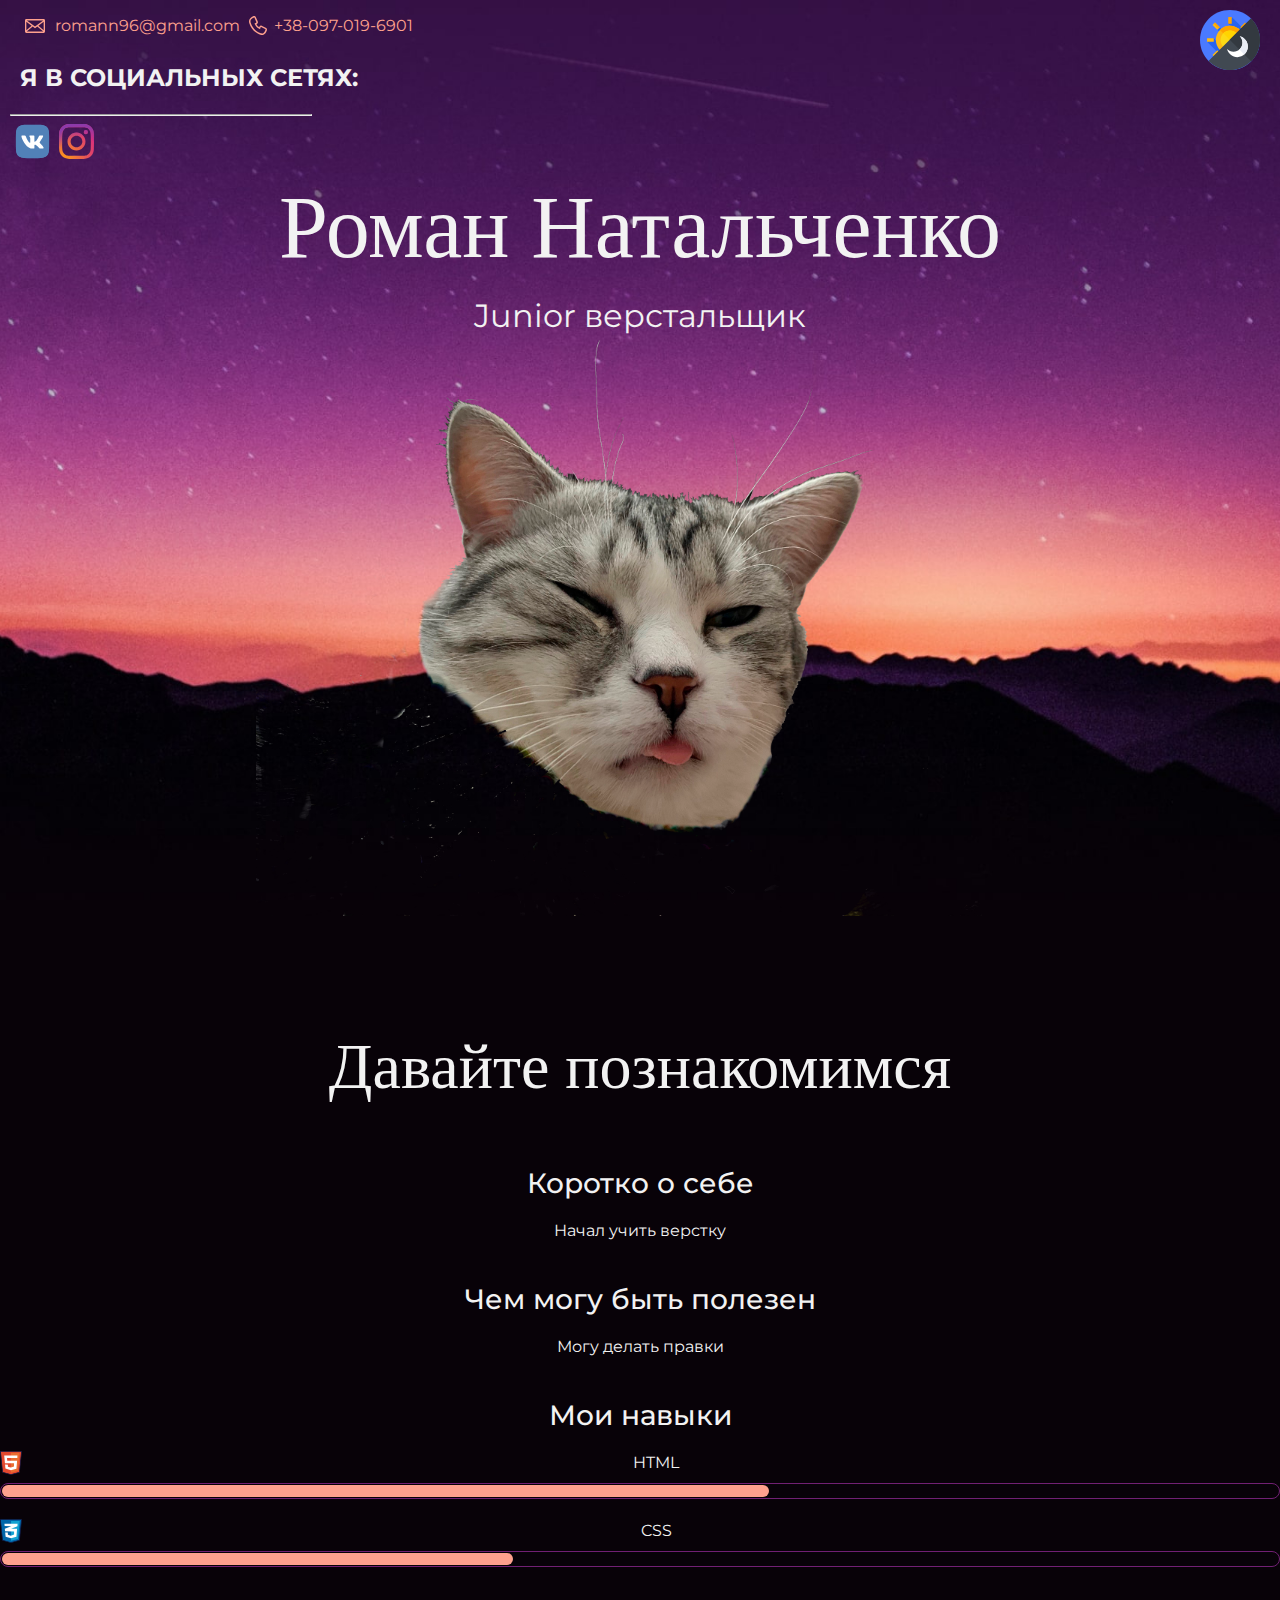
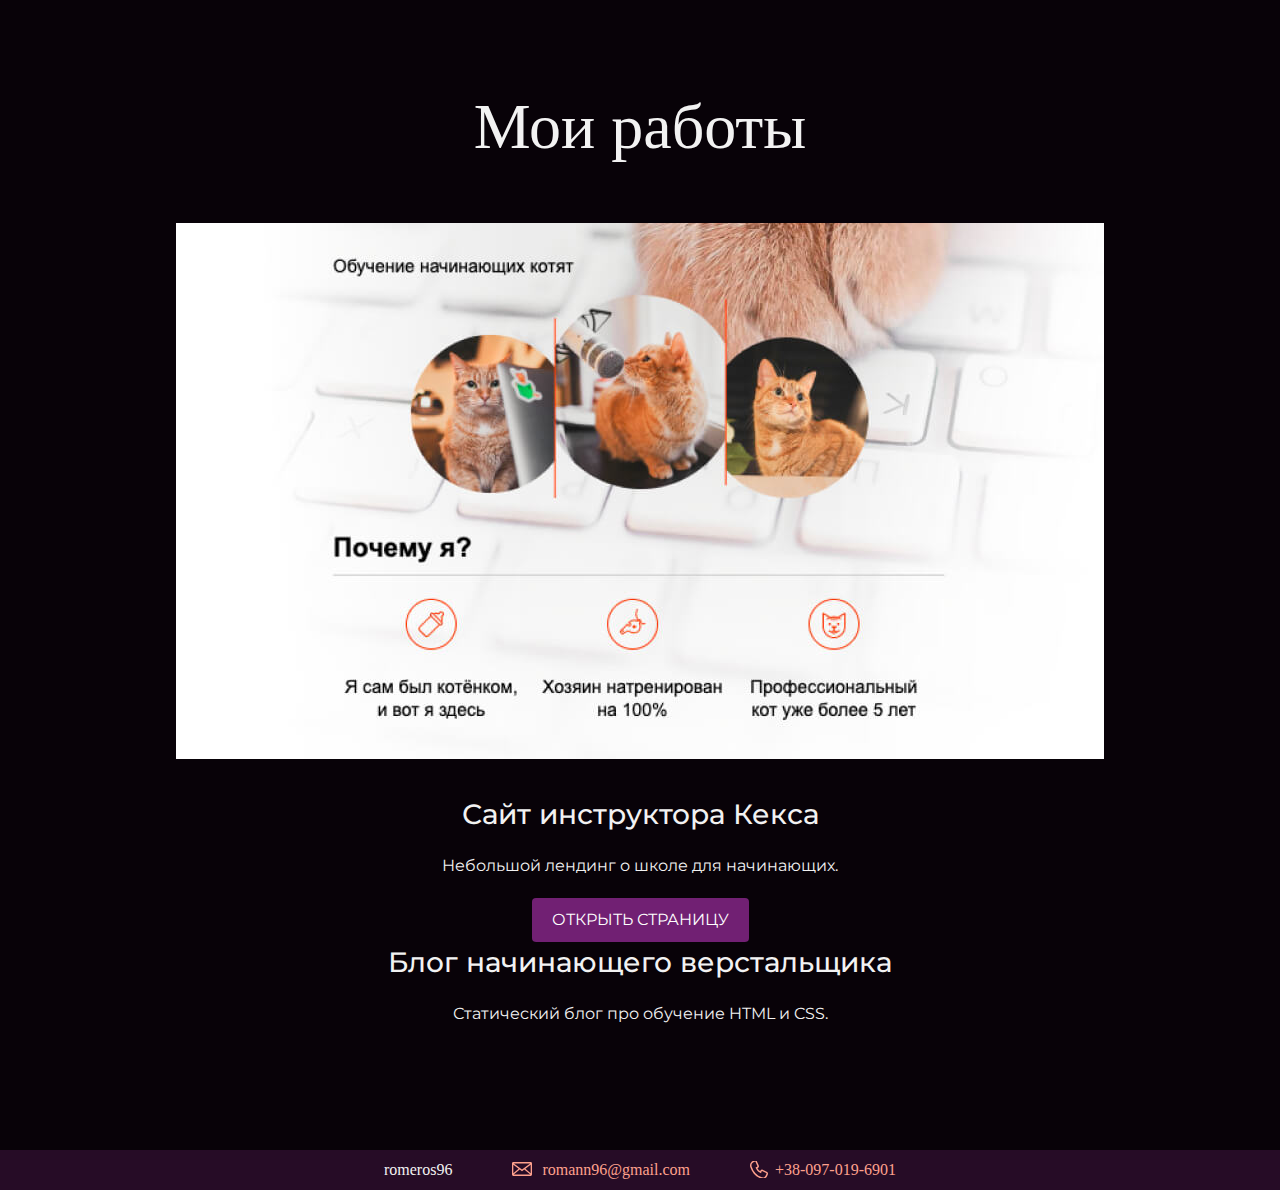
==== night.html @ 4b6e1458 "My portfolio" ====
<!DOCTYPE html>
<html lang="ru">
  <head>
    <meta charset="UTF-8">
	<meta name="viewport" content="width=device-width, initial-scale=1.0">
	<link href="https://fonts.googleapis.com/css?family=Montserrat:400,500,700|Old+Standard+TT&display=swap&subset=cyrillic" rel="stylesheet">
    <link rel="stylesheet" href="nightstyle.css">
    <title>Портфолио Junior верстальщика</title>
  </head>

  <body>
    <header class="page-header">
	<div class="container">
      <a class="header-email" href="mailto:romann96@gmail.com">romann96@gmail.com</a>
    <a class="header-phone" href="tel:+380970196901">+38-097-019-6901</a>
	<a href="index.html"><img src="logos/day-night.svg" height="60px" title="Включить дневной режим" alt="daymode" align="right"></a>
	  </div>
	  <h2 class="socialtxt">Я В СОЦИАЛЬНЫХ СЕТЯХ:</h2>
	  <hr width="300px" align="left">
	<div class="social">
	<a target="blank" href="https://vk.com/nobodylookslikeme"><img src="logos/vk.svg" width="35" title="VK"></a>
	<a target="blank" href="https://www.instagram.com/vhs_horror_96/"><img src="logos/inst.svg" width="35" title="Instagram"></a>
	</div>
    </header>

    <section class="hero-image">
      <h1 class="heading">Роман Натальченко</h1>
      <p>Junior верстальщик</p>
	  <figure class="user-image">
	  <img src="files/Bores.png" width="60%">
	  </figure>
    </section>

    <section class="intro">
      <h2 class="subheading">Давайте познакомимся</h2>
      <h3>Коротко о себе</h3>
      <p>Начал учить верстку</p>
      <h3>Чем могу быть полезен</h3>
      <p>Могу делать правки</p>
	  <div class="skills">
	  <h3>Мои навыки</h3>
	  <dl class="skills-list">
	  <dt class="skill-html">HTML</dt>
	  <dd class="level"><div style="width: 60%">60%</div></dd>
	  <dt class="skill-css">CSS</dt>
	  <dd class="level"><div style="width: 40%">40%</div></dd>
	  </dl> </div>
    </section>

    <section class="portfolio">
      <h2 class="subheading">Мои работы</h2>
      <figure class="project-image">
	  <img src="files/project.jpg" width="928" height="536" alt="Cайт инструктора Кекса">
	  </figure>
      <h3>Сайт инструктора Кекса</h3>
      <p>Небольшой лендинг о школе для начинающих.</p>
      <a class="button" href="source/projects/school.html">Открыть страницу</a>
      <h3>Блог начинающего верстальщика</h3>
      <p>Статический блог про обучение HTML и CSS.</p>
    </section>

    <footer class="page-footer">
      romeros96
	  <a class="footer-email" href="mailto:romann96@gmail.com">romann96@gmail.com</a>
    <a class="footer-phone" href="tel:+380970196901">+38-097-019-6901</a>
    </footer>
  </body>
</html>
---- nightstyle.css ----
body {
  margin: 0;
  min-width: 960px;
  font-family: "Montserrat", "Helvetica", "Arial", sans-serif;
  font-size: 16px;
  line-height: 32px;
  color: #f2f2f2;
  background-color: #080208;
  background-image: url("img/heron-bg.jpg");
  background-repeat: scale;
  background-position: top center;
  background-attachment: fixed;
  background-size: cover;
}

.container {
  max-width: 928px;
  margin: 0 auto;
  padding: 0 10px;
}
.socialtxt {
	padding-left: 10px;	
}

.page-header {
  margin: 0px;
  padding: 10px;
}

.page-header .container,
.page-footer .container {
  max-width: 1408px;
  text-align: left;
}

.page-header a {
  margin-left: 5px;
  color: #fea18d;
  text-decoration: none;
  background-repeat: no-repeat;
  background-position: left;
}

.header-email {
  padding-left: 30px;
  background-image: url("img/icon-email.svg");
}

.header-phone {
  padding-left: 25px;
  background-image: url("img/icon-phone.svg");
}

.hero-image {
  text-align: center;
  margin-bottom: 100px;
}

.hero-image .container {
  max-width: 1408px;
  text-align: center;
}

.heading {
  margin: 0 0 16px;
  font-family: "Old Standard TT", "Times", "Times New Roman", serif;
  font-size: 88px;
  line-height: 96px;
  font-weight: 400;
}

.hero-image p {
  margin: 0;
  font-size: 32px;
  line-height: 48px;
}

.intro {
  text-align: center;
  margin: 0 0 120px;
}

.subheading {
  margin: 0 0 56px;
  font-family: "Old Standard TT", "Times", "Times New Roman", serif;
  font-size: 64px;
  line-height: 80px;
  font-weight: 400;
  text-align: center;
}

.user-image {
  margin: 0 0 32px;
  text-align: center;
}

.intro h3,
.portfolio h3 {
  margin: 0 0 12px;
  font-size: 28px;
  line-height: 40px;
  font-weight: 500;
}

.intro p {
  margin: 0 0 32px;
}

.skills-list {
  max-width: 1920px;
  margin: 0;
  padding: 0;
}

.skills-list dt {
  padding-left: 32px;
  background-repeat: no-repeat;
  background-position: left;
}

.skill-html {
  background-image: url("img/icon-html.svg");
}

.skill-css {
  background-image: url("img/icon-css.svg");
}

.level {
  margin: 4px 0 16px;
  padding: 0;
  height: 14px;
  font-size: 0;
  background-color: #080208;
  border: 1px solid #712073;
  border-radius: 8px;
}

.level div {
  margin: 1px;
  height: 12px;
  background-color: #fea18d;
  border-radius: 6px;
}

.portfolio {
  text-align: center;
  margin: 0 0 120px;
}

.projects {
  margin: 0;
  padding: 0;
  list-style: none;
}

.projects li {
  margin: 0 0 80px;
}

.project-image {
  margin: 0 0 24px;
  text-align: center;
}

.projects p {
  margin: 0 0 24px;
}

.button {
  padding: 6px 20px;
  display: inline-block;
  vertical-align: baseline;
  text-decoration: none;
  text-transform: uppercase;
  border-radius: 4px;
  background-color: #712073;
  color: #ffffff;
}

.page-footer {
  text-align: center;
  font-family: "Bradley Hand", cursive;
  padding: 4px 0;
  background-color: #260c26;
}

.page-footer a {
  margin-left: 56px;
  color: #fea18d;
  text-decoration: none;
  background-repeat: no-repeat;
  background-position: left;
}

.footer-email {
  padding-left: 30px;
  background-image: url("img/icon-email.svg");
}

.footer-phone {
  padding-left: 25px;
  background-image: url("img/icon-phone.svg");
}
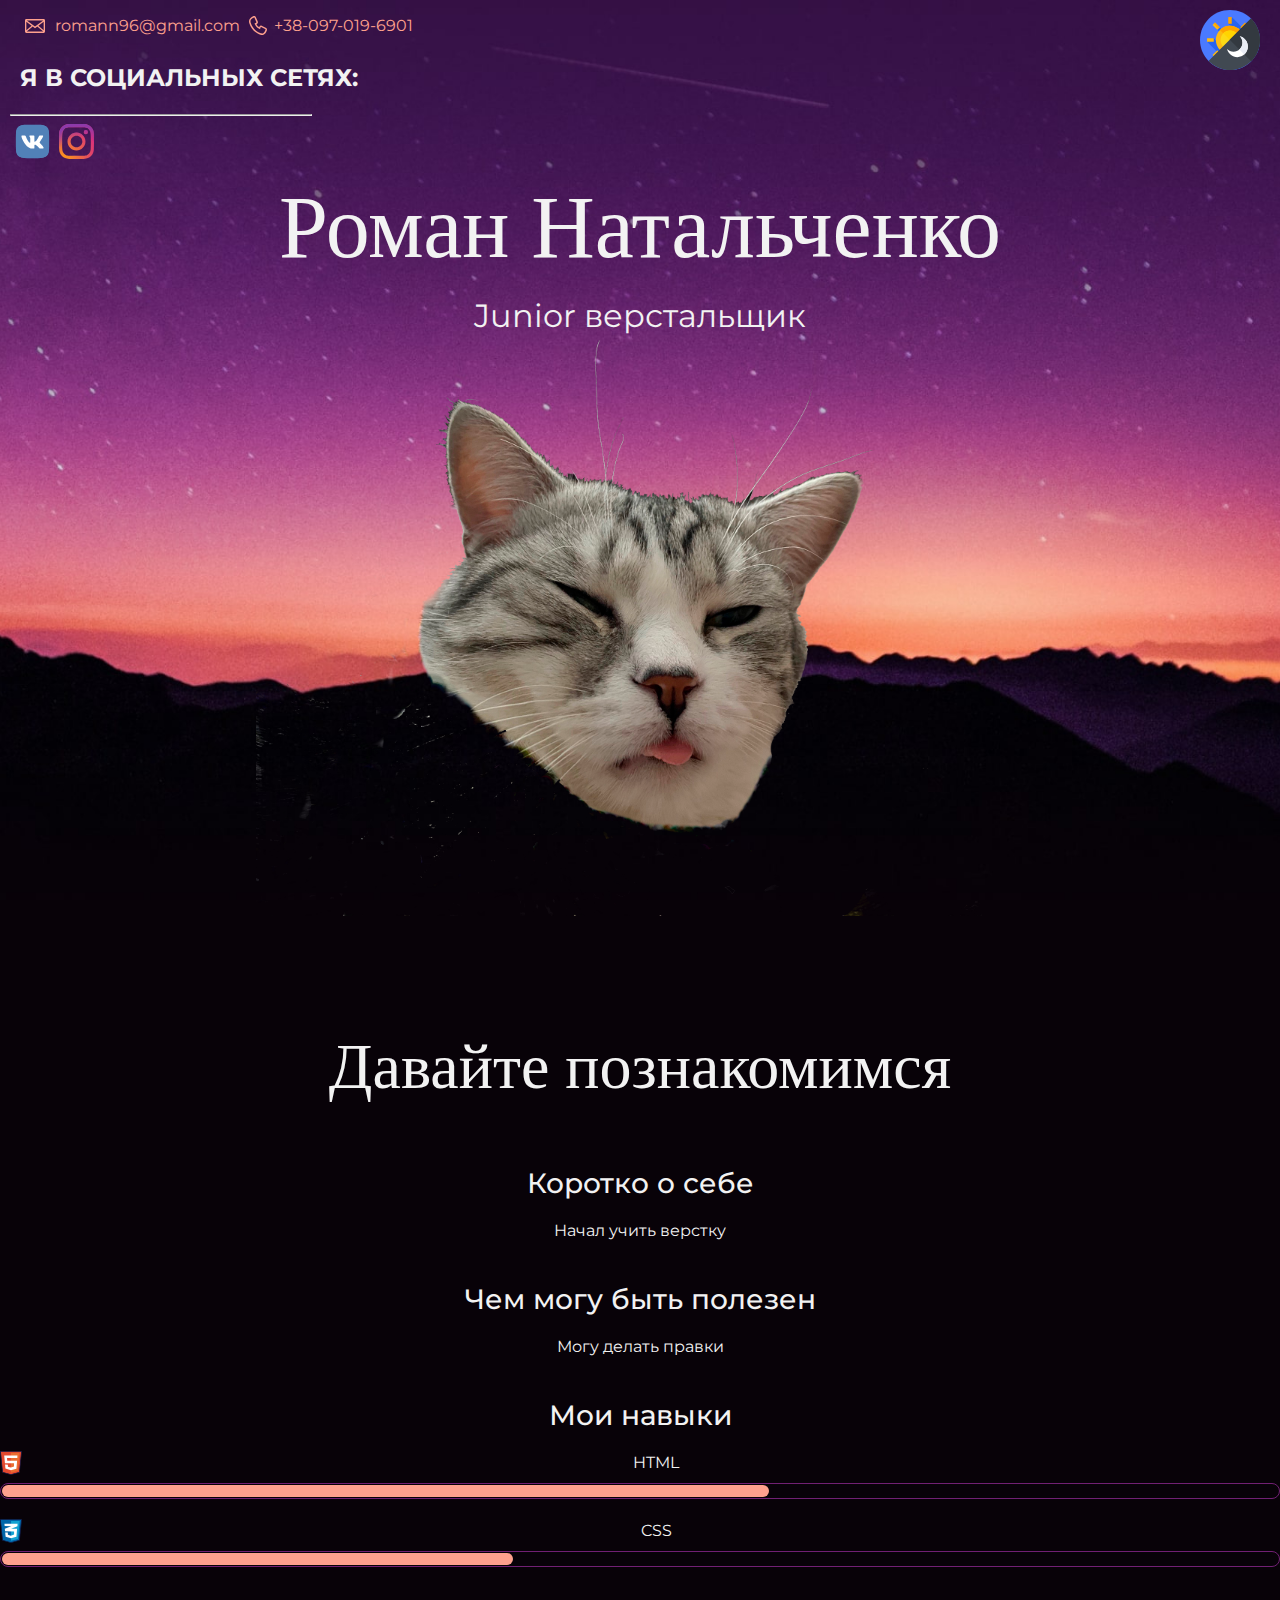
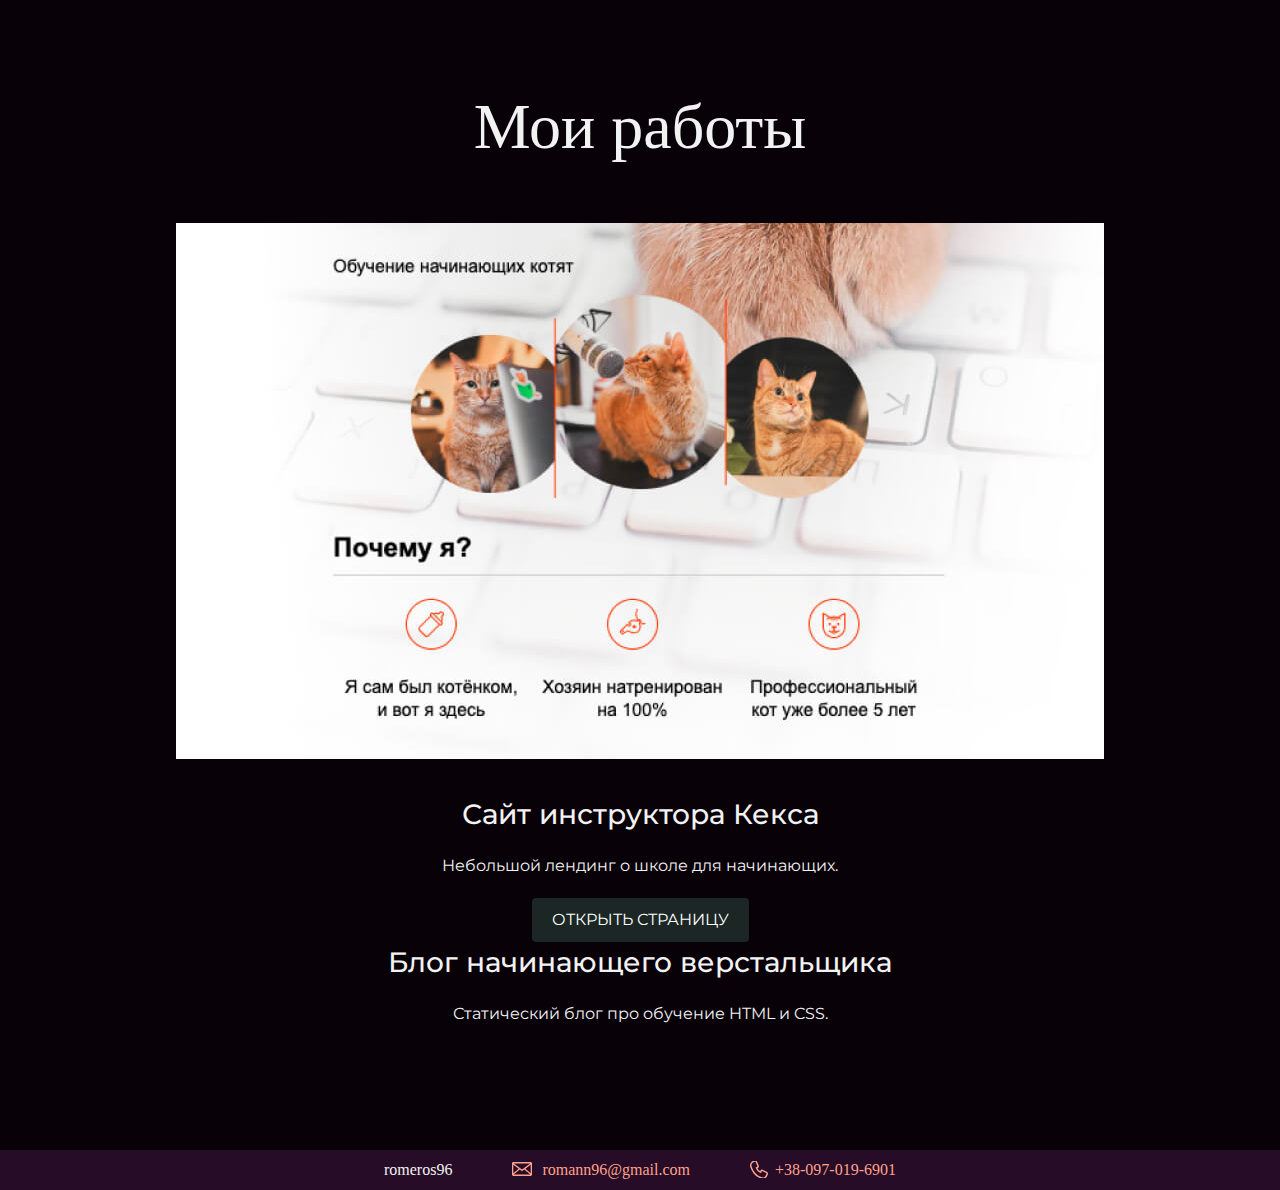
==== commit aca36242: "blank+button colour" ====
--- a/night.html
+++ b/night.html
@@ -5,7 +5,7 @@
 	<meta name="viewport" content="width=device-width, initial-scale=1.0">
 	<link href="https://fonts.googleapis.com/css?family=Montserrat:400,500,700|Old+Standard+TT&display=swap&subset=cyrillic" rel="stylesheet">
     <link rel="stylesheet" href="nightstyle.css">
-    <title>Портфолио Junior верстальщика</title>
+    <title>Мое Портфолио</title>
   </head>
 
   <body>
@@ -54,7 +54,7 @@
 	  </figure>
       <h3>Сайт инструктора Кекса</h3>
       <p>Небольшой лендинг о школе для начинающих.</p>
-      <a class="button" href="source/projects/school.html">Открыть страницу</a>
+      <a class="button" href="source/projects/school.html" target="blank">Открыть страницу</a>
       <h3>Блог начинающего верстальщика</h3>
       <p>Статический блог про обучение HTML и CSS.</p>
     </section>
--- a/nightstyle.css
+++ b/nightstyle.css
@@ -174,7 +174,7 @@
   text-decoration: none;
   text-transform: uppercase;
   border-radius: 4px;
-  background-color: #712073;
+  background-color: #1B2625;
   color: #ffffff;
 }
 
